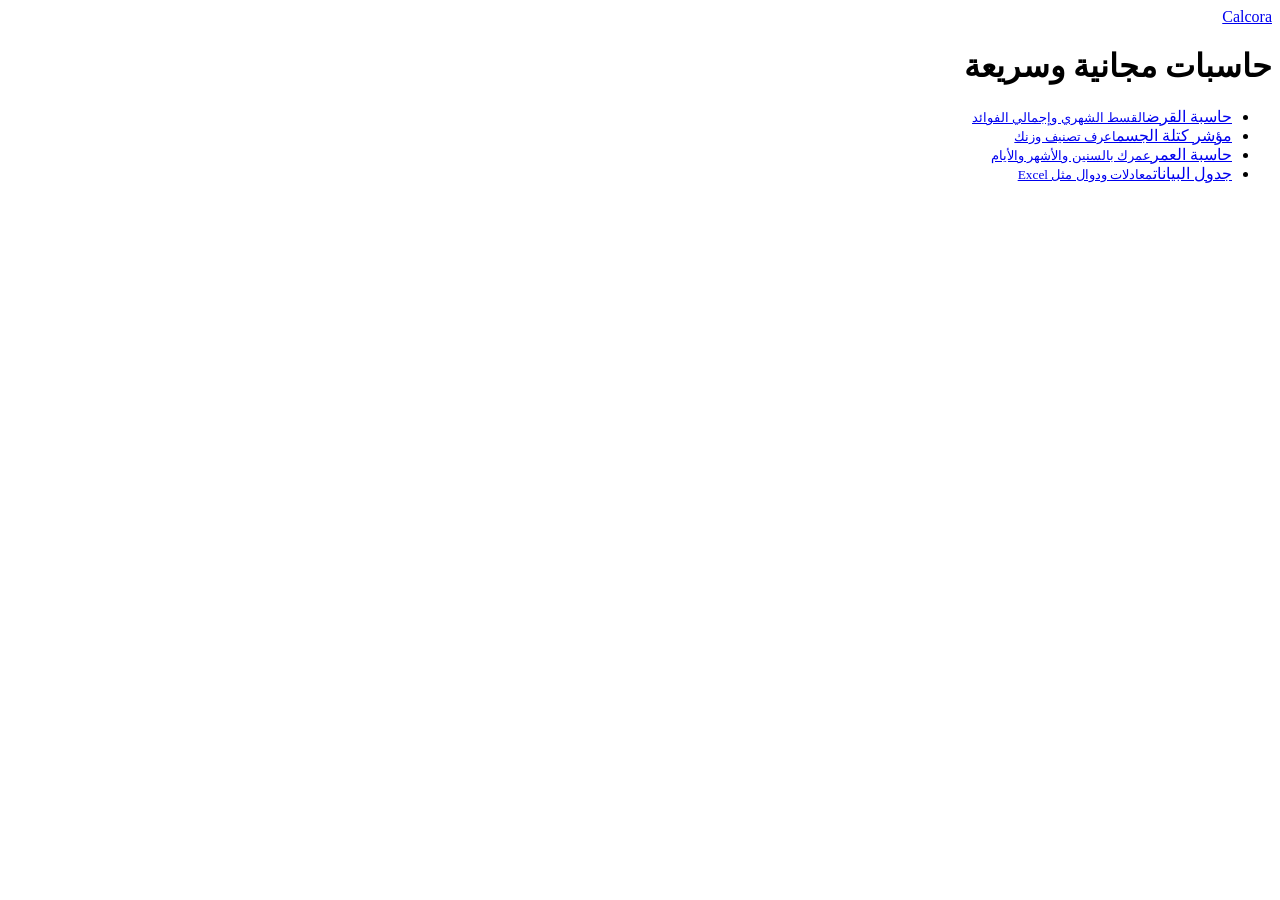
==== index.html @ d2089d6e "Add files via upload" ====
<!DOCTYPE html>
<html lang="ar" dir="rtl">
<head>
<meta charset="UTF-8">
<meta name="viewport" content="width=device-width, initial-scale=1">
<title>Calcora – حاسبات مجانية</title>
<link href="https://fonts.googleapis.com/css2?family=IBM+Plex+Sans+Arabic:wght@400;600&display=swap" rel="stylesheet">
<link rel="stylesheet" href="css/style.css">
</head>
<body>
<header><a class="logo" href="index.html">Calcora</a></header>
<main>
<h1>حاسبات مجانية وسريعة</h1>
<ul class="list">
<li><a href="calculators/loan.html">حاسبة القرض<small>القسط الشهري وإجمالي الفوائد</small></a></li>
<li><a href="calculators/bmi.html">مؤشر كتلة الجسم<small>اعرف تصنيف وزنك</small></a></li>
<li><a href="calculators/age.html">حاسبة العمر<small>عمرك بالسنين والأشهر والأيام</small></a></li>
<li><a href="sheet.html">جدول البيانات<small>معادلات ودوال مثل Excel</small></a></li>
</ul>
</main>
</body>
</html>
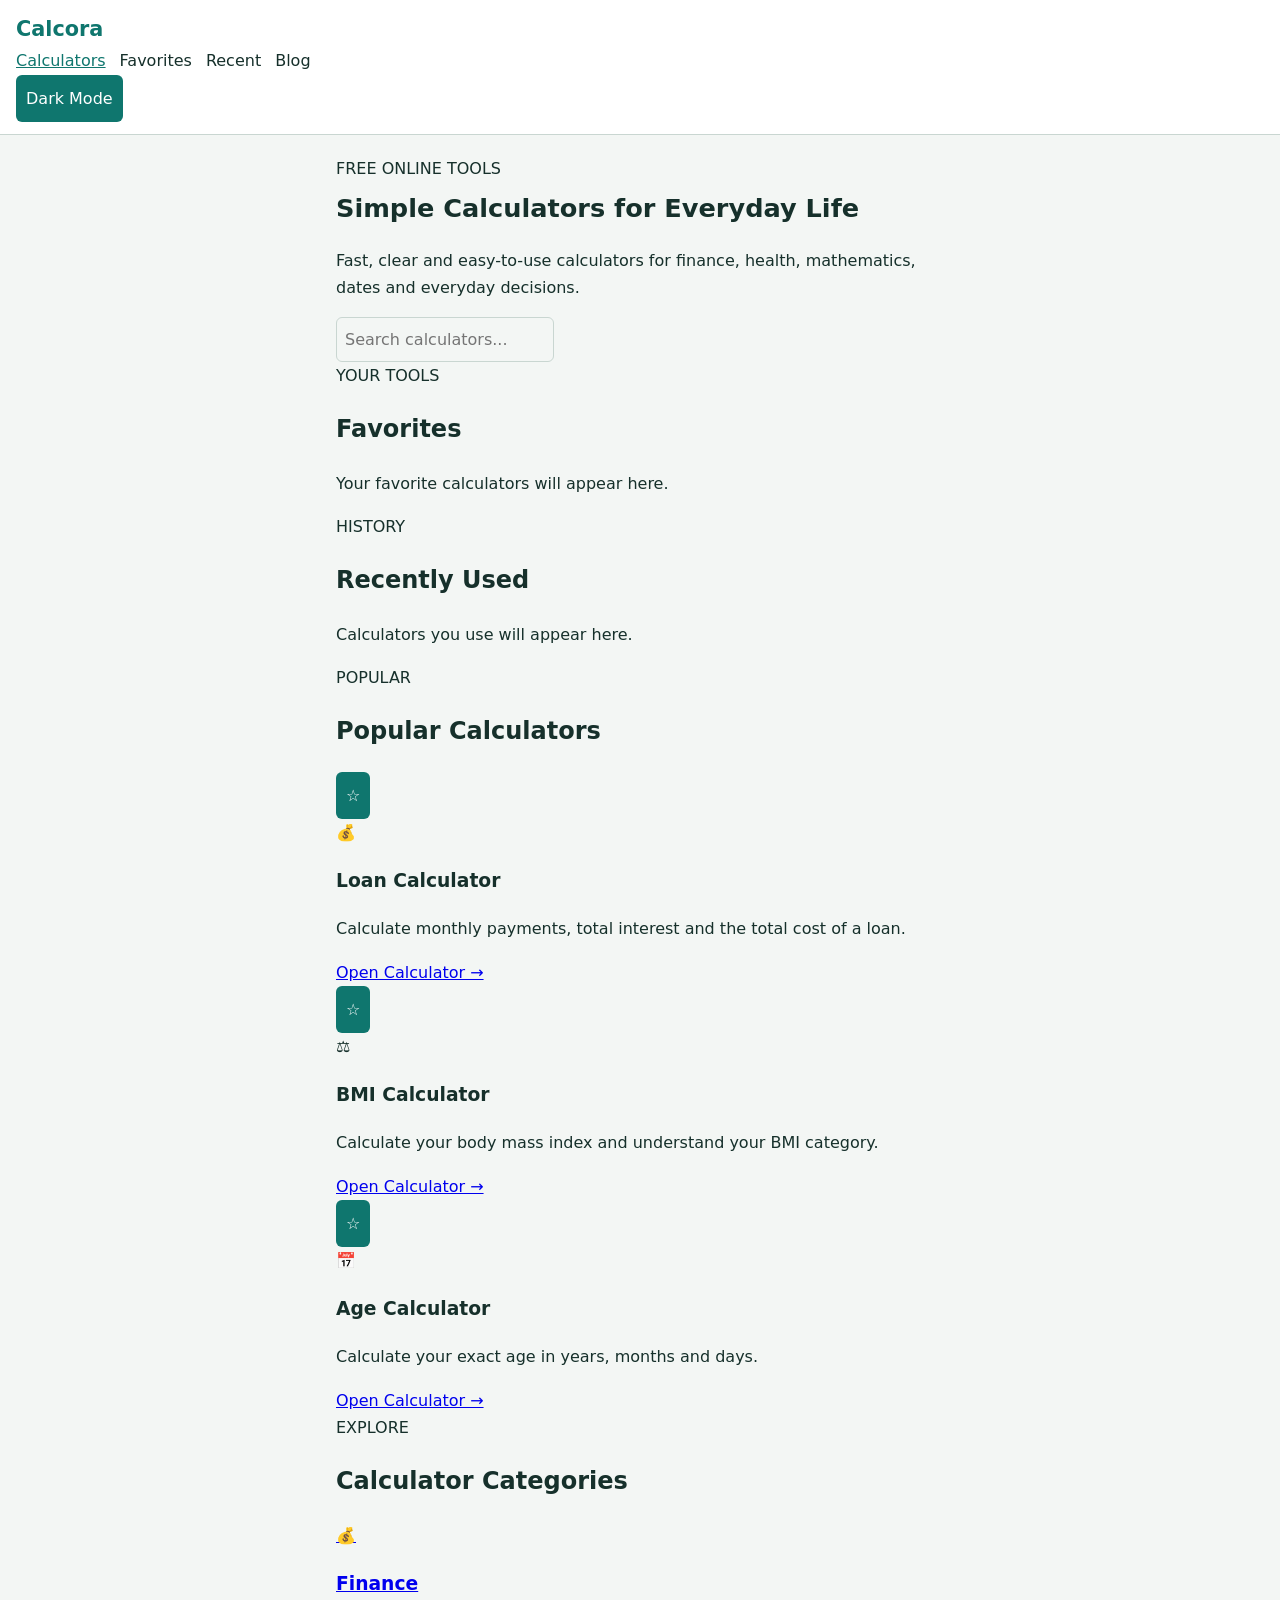
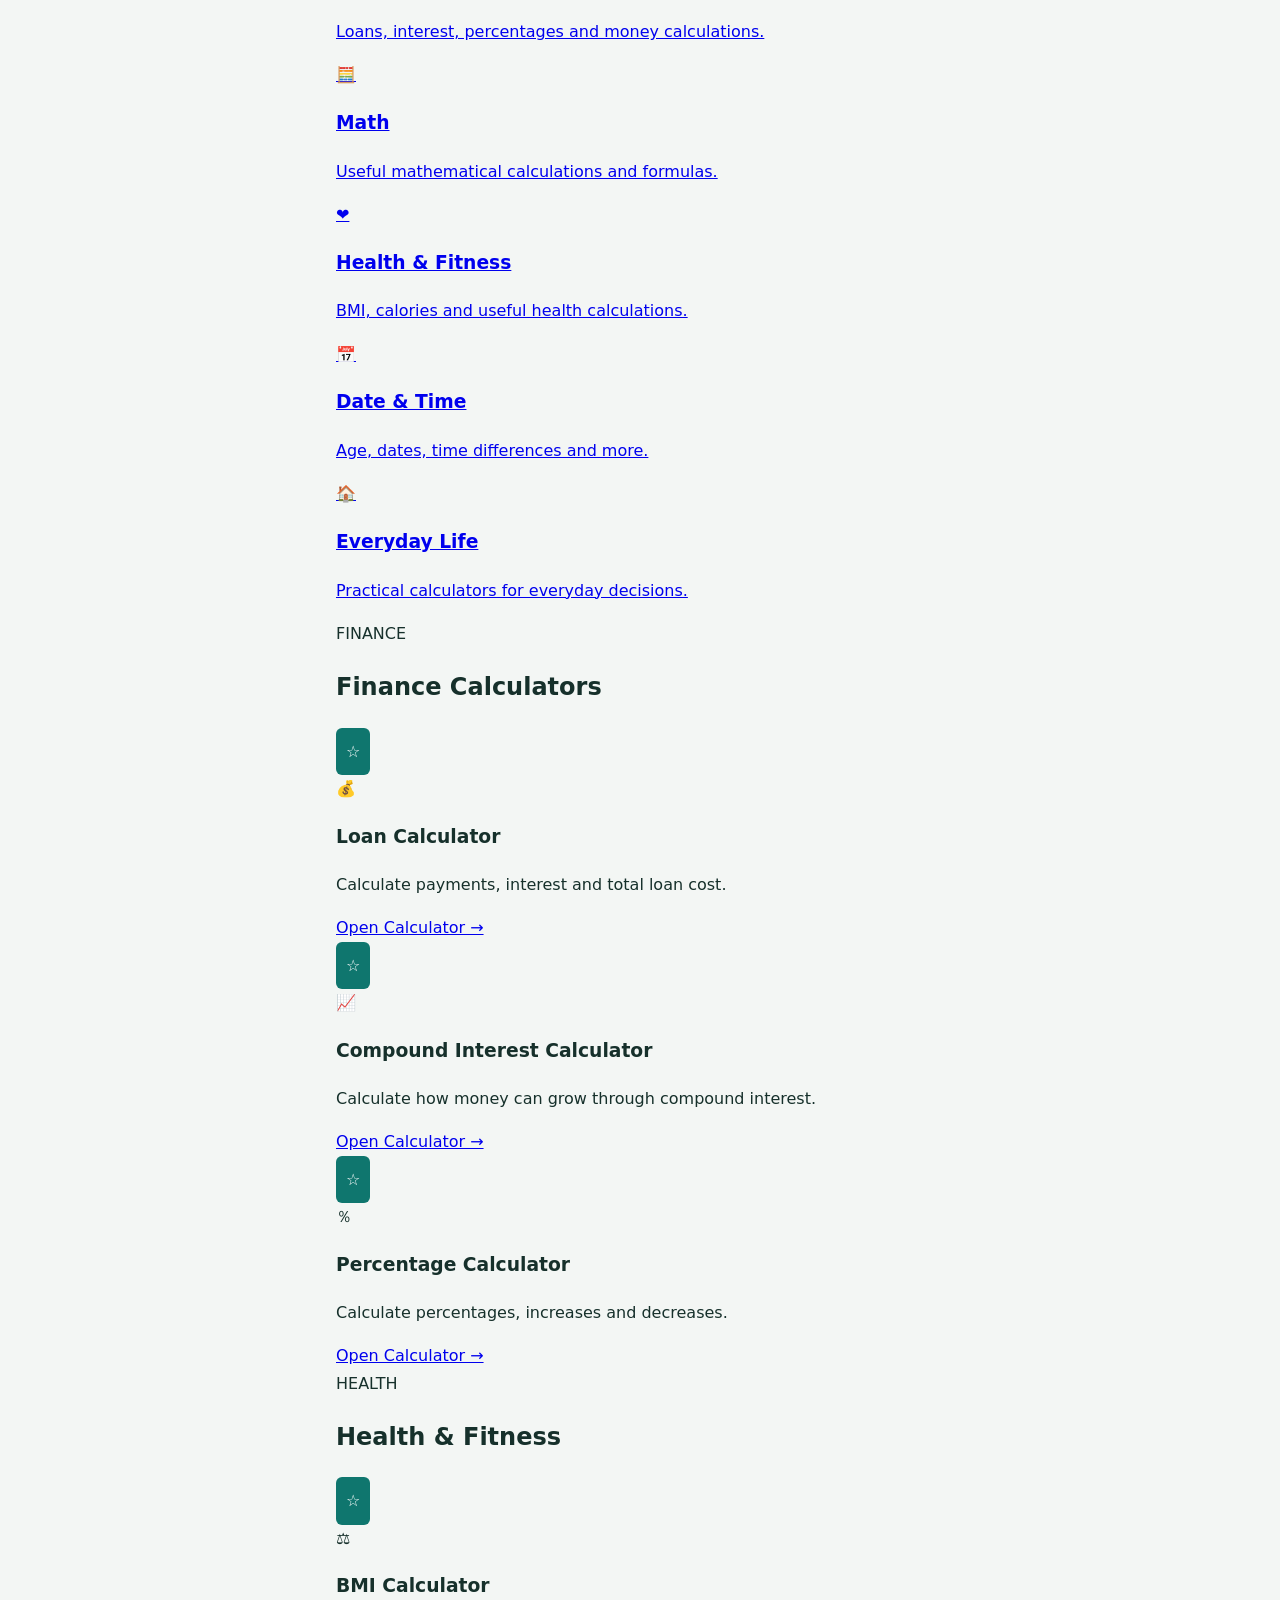
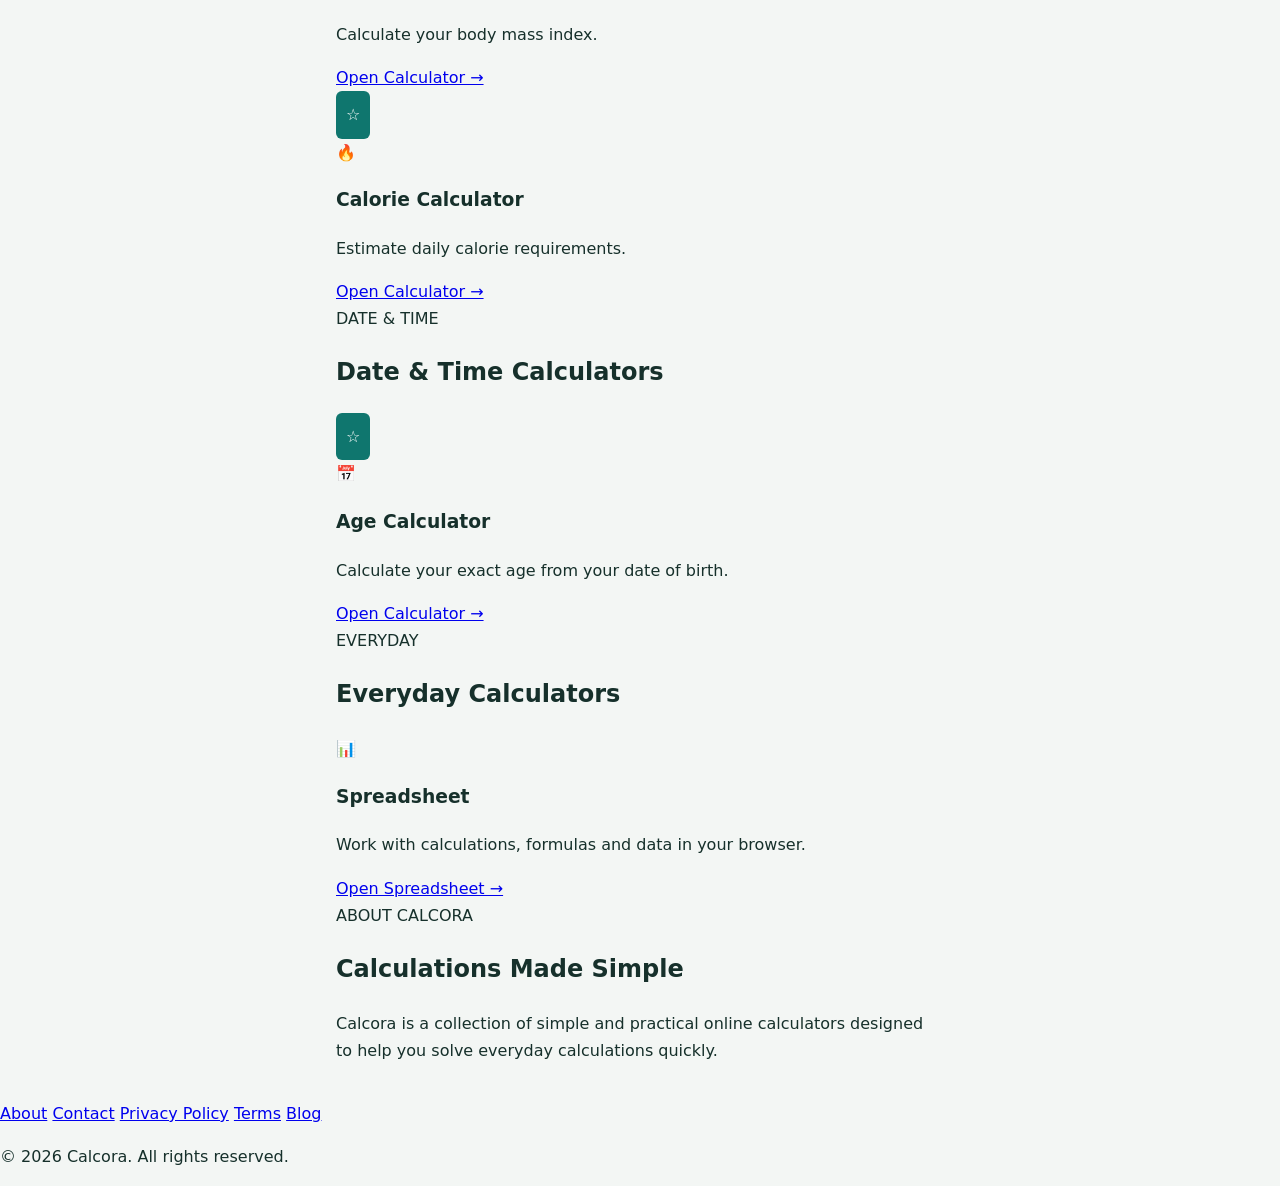
==== commit aed73530: "Update index.html" ====
--- a/index.html
+++ b/index.html
@@ -1,22 +1,634 @@
 <!DOCTYPE html>
-<html lang="ar" dir="rtl">
+<html lang="en">
 <head>
-<meta charset="UTF-8">
-<meta name="viewport" content="width=device-width, initial-scale=1">
-<title>Calcora – حاسبات مجانية</title>
-<link href="https://fonts.googleapis.com/css2?family=IBM+Plex+Sans+Arabic:wght@400;600&display=swap" rel="stylesheet">
-<link rel="stylesheet" href="css/style.css">
+  <meta charset="UTF-8">
+  <meta name="viewport" content="width=device-width, initial-scale=1.0">
+
+  <meta name="description" content="Calcora provides free, fast and easy online calculators for finance, health, math, time and everyday life.">
+
+  <title>Calcora – Free Online Calculators</title>
+
+  <link rel="stylesheet" href="css/style.css">
 </head>
+
 <body>
-<header><a class="logo" href="index.html">Calcora</a></header>
+
+<header class="site-header">
+  <div class="header-inner">
+
+    <a class="logo" href="index.html">Calcora</a>
+
+    <nav class="main-nav">
+      <a href="index.html" aria-current="page">Calculators</a>
+      <a href="#favorites">Favorites</a>
+      <a href="#recent">Recent</a>
+      <a href="blog.html">Blog</a>
+    </nav>
+
+    <button id="themeToggle" class="theme-button" type="button">
+      Dark Mode
+    </button>
+
+  </div>
+</header>
+
+
 <main>
-<h1>حاسبات مجانية وسريعة</h1>
-<ul class="list">
-<li><a href="calculators/loan.html">حاسبة القرض<small>القسط الشهري وإجمالي الفوائد</small></a></li>
-<li><a href="calculators/bmi.html">مؤشر كتلة الجسم<small>اعرف تصنيف وزنك</small></a></li>
-<li><a href="calculators/age.html">حاسبة العمر<small>عمرك بالسنين والأشهر والأيام</small></a></li>
-<li><a href="sheet.html">جدول البيانات<small>معادلات ودوال مثل Excel</small></a></li>
-</ul>
+
+  <!-- Hero -->
+
+  <section class="hero">
+
+    <span class="hero-label">FREE ONLINE TOOLS</span>
+
+    <h1>Simple Calculators for Everyday Life</h1>
+
+    <p>
+      Fast, clear and easy-to-use calculators for finance,
+      health, mathematics, dates and everyday decisions.
+    </p>
+
+    <div class="search-box">
+      <input
+        id="calculatorSearch"
+        type="search"
+        placeholder="Search calculators..."
+        aria-label="Search calculators"
+      >
+    </div>
+
+  </section>
+
+
+  <!-- Favorites -->
+
+  <section id="favorites" class="calculator-section">
+
+    <div class="section-heading">
+      <div>
+        <span class="section-label">YOUR TOOLS</span>
+        <h2>Favorites</h2>
+      </div>
+    </div>
+
+    <div id="favoritesList" class="calculator-grid">
+      <p class="empty-message">
+        Your favorite calculators will appear here.
+      </p>
+    </div>
+
+  </section>
+
+
+  <!-- Recently Used -->
+
+  <section id="recent" class="calculator-section">
+
+    <div class="section-heading">
+      <div>
+        <span class="section-label">HISTORY</span>
+        <h2>Recently Used</h2>
+      </div>
+    </div>
+
+    <div id="recentList" class="calculator-grid">
+      <p class="empty-message">
+        Calculators you use will appear here.
+      </p>
+    </div>
+
+  </section>
+
+
+  <!-- Popular -->
+
+  <section class="calculator-section">
+
+    <div class="section-heading">
+      <div>
+        <span class="section-label">POPULAR</span>
+        <h2>Popular Calculators</h2>
+      </div>
+    </div>
+
+    <div class="calculator-grid">
+
+      <article class="calculator-card" data-name="loan calculator">
+
+        <button
+          class="favorite-button"
+          data-favorite="loan"
+          type="button"
+          aria-label="Add Loan Calculator to favorites"
+        >☆</button>
+
+        <div class="calculator-icon">💰</div>
+
+        <h3>Loan Calculator</h3>
+
+        <p>
+          Calculate monthly payments, total interest
+          and the total cost of a loan.
+        </p>
+
+        <a
+          href="calculators/loan.html"
+          class="calculator-link"
+          data-calculator="loan"
+        >
+          Open Calculator →
+        </a>
+
+      </article>
+
+
+      <article class="calculator-card" data-name="bmi calculator">
+
+        <button
+          class="favorite-button"
+          data-favorite="bmi"
+          type="button"
+          aria-label="Add BMI Calculator to favorites"
+        >☆</button>
+
+        <div class="calculator-icon">⚖️</div>
+
+        <h3>BMI Calculator</h3>
+
+        <p>
+          Calculate your body mass index and understand
+          your BMI category.
+        </p>
+
+        <a
+          href="calculators/bmi.html"
+          class="calculator-link"
+          data-calculator="bmi"
+        >
+          Open Calculator →
+        </a>
+
+      </article>
+
+
+      <article class="calculator-card" data-name="age calculator">
+
+        <button
+          class="favorite-button"
+          data-favorite="age"
+          type="button"
+          aria-label="Add Age Calculator to favorites"
+        >☆</button>
+
+        <div class="calculator-icon">📅</div>
+
+        <h3>Age Calculator</h3>
+
+        <p>
+          Calculate your exact age in years, months
+          and days.
+        </p>
+
+        <a
+          href="calculators/age.html"
+          class="calculator-link"
+          data-calculator="age"
+        >
+          Open Calculator →
+        </a>
+
+      </article>
+
+    </div>
+
+  </section>
+
+
+  <!-- Categories -->
+
+  <section class="calculator-section">
+
+    <div class="section-heading">
+      <div>
+        <span class="section-label">EXPLORE</span>
+        <h2>Calculator Categories</h2>
+      </div>
+    </div>
+
+
+    <div class="category-grid">
+
+      <a href="#finance" class="category-card">
+        <span>💰</span>
+        <h3>Finance</h3>
+        <p>Loans, interest, percentages and money calculations.</p>
+      </a>
+
+
+      <a href="#math" class="category-card">
+        <span>🧮</span>
+        <h3>Math</h3>
+        <p>Useful mathematical calculations and formulas.</p>
+      </a>
+
+
+      <a href="#health" class="category-card">
+        <span>❤️</span>
+        <h3>Health & Fitness</h3>
+        <p>BMI, calories and useful health calculations.</p>
+      </a>
+
+
+      <a href="#date-time" class="category-card">
+        <span>📅</span>
+        <h3>Date & Time</h3>
+        <p>Age, dates, time differences and more.</p>
+      </a>
+
+
+      <a href="#everyday" class="category-card">
+        <span>🏠</span>
+        <h3>Everyday Life</h3>
+        <p>Practical calculators for everyday decisions.</p>
+      </a>
+
+    </div>
+
+  </section>
+
+
+  <!-- Finance -->
+
+  <section id="finance" class="calculator-section">
+
+    <div class="section-heading">
+      <div>
+        <span class="section-label">FINANCE</span>
+        <h2>Finance Calculators</h2>
+      </div>
+    </div>
+
+    <div class="calculator-grid">
+
+      <article class="calculator-card" data-name="loan calculator">
+
+        <button class="favorite-button" data-favorite="loan" type="button">☆</button>
+
+        <div class="calculator-icon">💰</div>
+
+        <h3>Loan Calculator</h3>
+
+        <p>Calculate payments, interest and total loan cost.</p>
+
+        <a href="calculators/loan.html" class="calculator-link" data-calculator="loan">
+          Open Calculator →
+        </a>
+
+      </article>
+
+
+      <article class="calculator-card" data-name="compound interest calculator">
+
+        <button class="favorite-button" data-favorite="compound-interest" type="button">☆</button>
+
+        <div class="calculator-icon">📈</div>
+
+        <h3>Compound Interest Calculator</h3>
+
+        <p>Calculate how money can grow through compound interest.</p>
+
+        <a href="calculators/compound-interest.html" class="calculator-link" data-calculator="compound-interest">
+          Open Calculator →
+        </a>
+
+      </article>
+
+
+      <article class="calculator-card" data-name="percentage calculator">
+
+        <button class="favorite-button" data-favorite="percentage" type="button">☆</button>
+
+        <div class="calculator-icon">％</div>
+
+        <h3>Percentage Calculator</h3>
+
+        <p>Calculate percentages, increases and decreases.</p>
+
+        <a href="calculators/percentage.html" class="calculator-link" data-calculator="percentage">
+          Open Calculator →
+        </a>
+
+      </article>
+
+    </div>
+
+  </section>
+
+
+  <!-- Health -->
+
+  <section id="health" class="calculator-section">
+
+    <div class="section-heading">
+      <div>
+        <span class="section-label">HEALTH</span>
+        <h2>Health & Fitness</h2>
+      </div>
+    </div>
+
+    <div class="calculator-grid">
+
+      <article class="calculator-card" data-name="bmi body mass index">
+
+        <button class="favorite-button" data-favorite="bmi" type="button">☆</button>
+
+        <div class="calculator-icon">⚖️</div>
+
+        <h3>BMI Calculator</h3>
+
+        <p>Calculate your body mass index.</p>
+
+        <a href="calculators/bmi.html" class="calculator-link" data-calculator="bmi">
+          Open Calculator →
+        </a>
+
+      </article>
+
+
+      <article class="calculator-card" data-name="calorie calculator">
+
+        <button class="favorite-button" data-favorite="calorie" type="button">☆</button>
+
+        <div class="calculator-icon">🔥</div>
+
+        <h3>Calorie Calculator</h3>
+
+        <p>Estimate daily calorie requirements.</p>
+
+        <a href="calculators/calorie.html" class="calculator-link" data-calculator="calorie">
+          Open Calculator →
+        </a>
+
+      </article>
+
+    </div>
+
+  </section>
+
+
+  <!-- Date -->
+
+  <section id="date-time" class="calculator-section">
+
+    <div class="section-heading">
+      <div>
+        <span class="section-label">DATE & TIME</span>
+        <h2>Date & Time Calculators</h2>
+      </div>
+    </div>
+
+    <div class="calculator-grid">
+
+      <article class="calculator-card" data-name="age calculator">
+
+        <button class="favorite-button" data-favorite="age" type="button">☆</button>
+
+        <div class="calculator-icon">📅</div>
+
+        <h3>Age Calculator</h3>
+
+        <p>Calculate your exact age from your date of birth.</p>
+
+        <a href="calculators/age.html" class="calculator-link" data-calculator="age">
+          Open Calculator →
+        </a>
+
+      </article>
+
+    </div>
+
+  </section>
+
+
+  <!-- Everyday -->
+
+  <section id="everyday" class="calculator-section">
+
+    <div class="section-heading">
+      <div>
+        <span class="section-label">EVERYDAY</span>
+        <h2>Everyday Calculators</h2>
+      </div>
+    </div>
+
+    <div class="calculator-grid">
+
+      <article class="calculator-card" data-name="spreadsheet">
+
+        <div class="calculator-icon">📊</div>
+
+        <h3>Spreadsheet</h3>
+
+        <p>Work with calculations, formulas and data in your browser.</p>
+
+        <a href="sheet.html" class="calculator-link">
+          Open Spreadsheet →
+        </a>
+
+      </article>
+
+    </div>
+
+  </section>
+
+
+  <!-- About -->
+
+  <section class="info-section">
+
+    <span class="section-label">ABOUT CALCORA</span>
+
+    <h2>Calculations Made Simple</h2>
+
+    <p>
+      Calcora is a collection of simple and practical online calculators
+      designed to help you solve everyday calculations quickly.
+    </p>
+
+  </section>
+
 </main>
+
+
+<footer class="site-footer">
+
+  <div class="footer-links">
+    <a href="about.html">About</a>
+    <a href="contact.html">Contact</a>
+    <a href="privacy.html">Privacy Policy</a>
+    <a href="terms.html">Terms</a>
+    <a href="blog.html">Blog</a>
+  </div>
+
+  <p>© 2026 Calcora. All rights reserved.</p>
+
+</footer>
+
+
+<script>
+
+const searchInput = document.getElementById("calculatorSearch");
+const cards = document.querySelectorAll(".calculator-card");
+
+searchInput.addEventListener("input", function () {
+
+  const query = this.value.toLowerCase().trim();
+
+  cards.forEach(card => {
+
+    const name = card.dataset.name || "";
+    const text = card.textContent.toLowerCase();
+
+    card.style.display =
+      !query || name.includes(query) || text.includes(query)
+      ? ""
+      : "none";
+
+  });
+
+});
+
+
+function getFavorites() {
+
+  try {
+    return JSON.parse(localStorage.getItem("calcoraFavorites")) || [];
+  } catch {
+    return [];
+  }
+
+}
+
+
+function saveFavorites(favorites) {
+
+  localStorage.setItem(
+    "calcoraFavorites",
+    JSON.stringify(favorites)
+  );
+
+}
+
+
+function updateFavoriteButtons() {
+
+  const favorites = getFavorites();
+
+  document.querySelectorAll(".favorite-button").forEach(button => {
+
+    const id = button.dataset.favorite;
+
+    if (favorites.includes(id)) {
+      button.textContent = "★";
+      button.setAttribute(
+        "aria-label",
+        "Remove from favorites"
+      );
+    } else {
+      button.textContent = "☆";
+      button.setAttribute(
+        "aria-label",
+        "Add to favorites"
+      );
+    }
+
+  });
+
+}
+
+
+document.querySelectorAll(".favorite-button").forEach(button => {
+
+  button.addEventListener("click", function () {
+
+    const id = this.dataset.favorite;
+    let favorites = getFavorites();
+
+    if (favorites.includes(id)) {
+      favorites = favorites.filter(item => item !== id);
+    } else {
+      favorites.push(id);
+    }
+
+    saveFavorites(favorites);
+    updateFavoriteButtons();
+
+  });
+
+});
+
+
+document.querySelectorAll("[data-calculator]").forEach(link => {
+
+  link.addEventListener("click", function () {
+
+    const id = this.dataset.calculator;
+
+    let recent = [];
+
+    try {
+      recent = JSON.parse(
+        localStorage.getItem("calcoraRecent")
+      ) || [];
+    } catch {}
+
+    recent = [
+      id,
+      ...recent.filter(item => item !== id)
+    ].slice(0, 6);
+
+    localStorage.setItem(
+      "calcoraRecent",
+      JSON.stringify(recent)
+    );
+
+  });
+
+});
+
+
+const themeToggle = document.getElementById("themeToggle");
+
+themeToggle.addEventListener("click", function () {
+
+  document.body.classList.toggle("dark-mode");
+
+  const dark =
+    document.body.classList.contains("dark-mode");
+
+  localStorage.setItem(
+    "calcoraDarkMode",
+    dark ? "true" : "false"
+  );
+
+  this.textContent =
+    dark ? "Light Mode" : "Dark Mode";
+
+});
+
+
+if (localStorage.getItem("calcoraDarkMode") === "true") {
+
+  document.body.classList.add("dark-mode");
+
+  themeToggle.textContent = "Light Mode";
+
+}
+
+
+updateFavoriteButtons();
+
+</script>
+
 </body>
-</html>
+</html>
--- a/css/style.css
+++ b/css/style.css
@@ -0,0 +1,22 @@
+:root{--bg:#f3f6f4;--ink:#16302b;--line:#c9d6d1;--acc:#0f766e;--card:#fff}
+@media (prefers-color-scheme:dark){:root{--bg:#10201d;--ink:#e4f0ec;--line:#2e4741;--acc:#5eead4;--card:#0c1917}}
+*{box-sizing:border-box}
+body{margin:0;background:var(--bg);color:var(--ink);font-family:"IBM Plex Sans Arabic",system-ui,sans-serif;line-height:1.7}
+header{display:flex;justify-content:space-between;align-items:center;padding:12px 16px;border-bottom:1px solid var(--line);background:var(--card)}
+header a.logo{font-size:1.3rem;font-weight:600;color:var(--acc);text-decoration:none}
+nav{display:flex;gap:14px;flex-wrap:wrap}
+nav a{color:var(--ink);text-decoration:none}
+nav a:hover,nav a[aria-current]{color:var(--acc);text-decoration:underline}
+main{max-width:640px;margin:0 auto;padding:20px 16px}
+h1{font-size:1.6rem;margin:.2em 0 .5em}
+.list{display:grid;gap:10px;padding:0;list-style:none}
+.list a{display:block;padding:14px 16px;background:var(--card);border:1px solid var(--line);border-radius:8px;color:inherit;text-decoration:none}
+.list a:hover{border-color:var(--acc)}
+.list small{display:block;opacity:.75}
+form{display:grid;gap:12px;background:var(--card);border:1px solid var(--line);border-radius:8px;padding:16px}
+label{display:grid;gap:4px;font-weight:600}
+input{font:inherit;padding:8px;border:1px solid var(--line);border-radius:6px;background:var(--bg);color:inherit}
+button{font:inherit;background:var(--acc);color:var(--card);border:0;border-radius:6px;padding:10px;cursor:pointer}
+button:focus-visible,input:focus-visible,a:focus-visible{outline:2px solid var(--acc);outline-offset:2px}
+output{display:block;margin-top:14px;padding:14px 16px;border-right:4px solid var(--acc);background:var(--card);min-height:3em}
+output:empty{display:none}
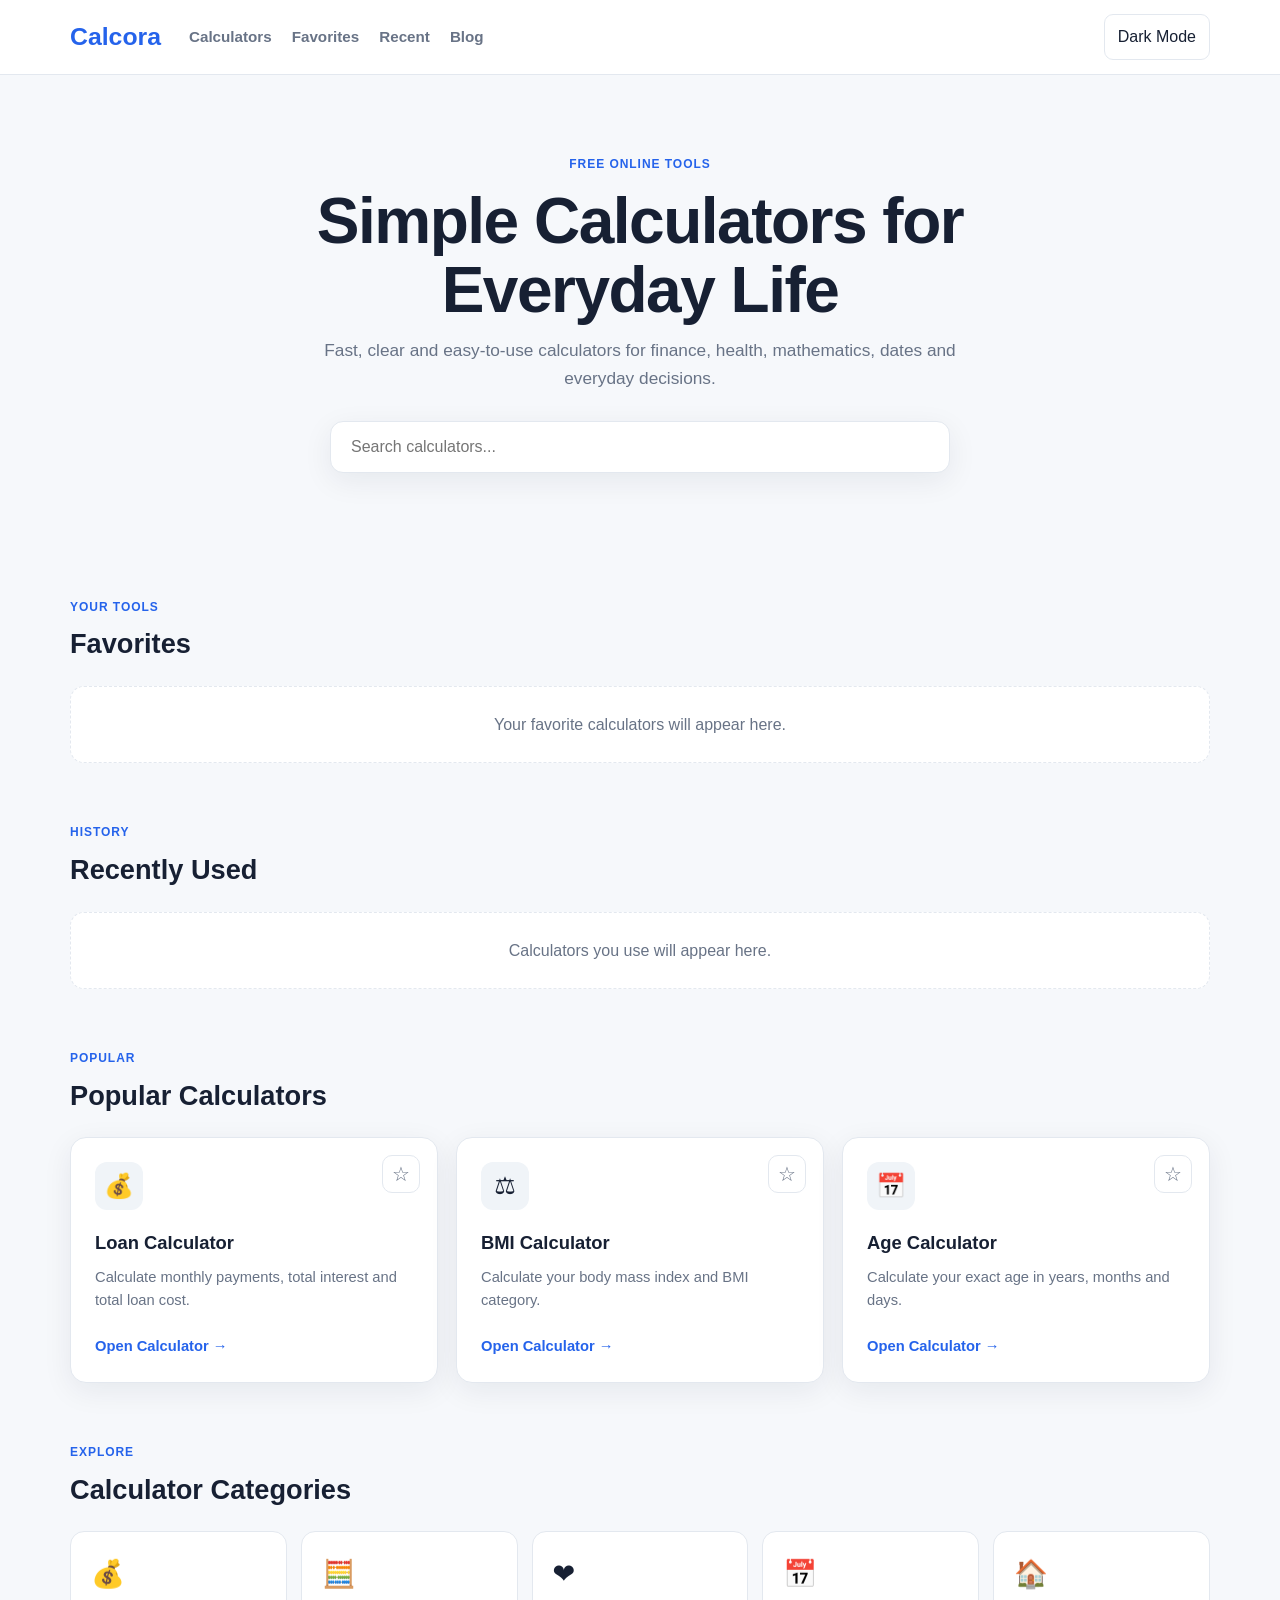
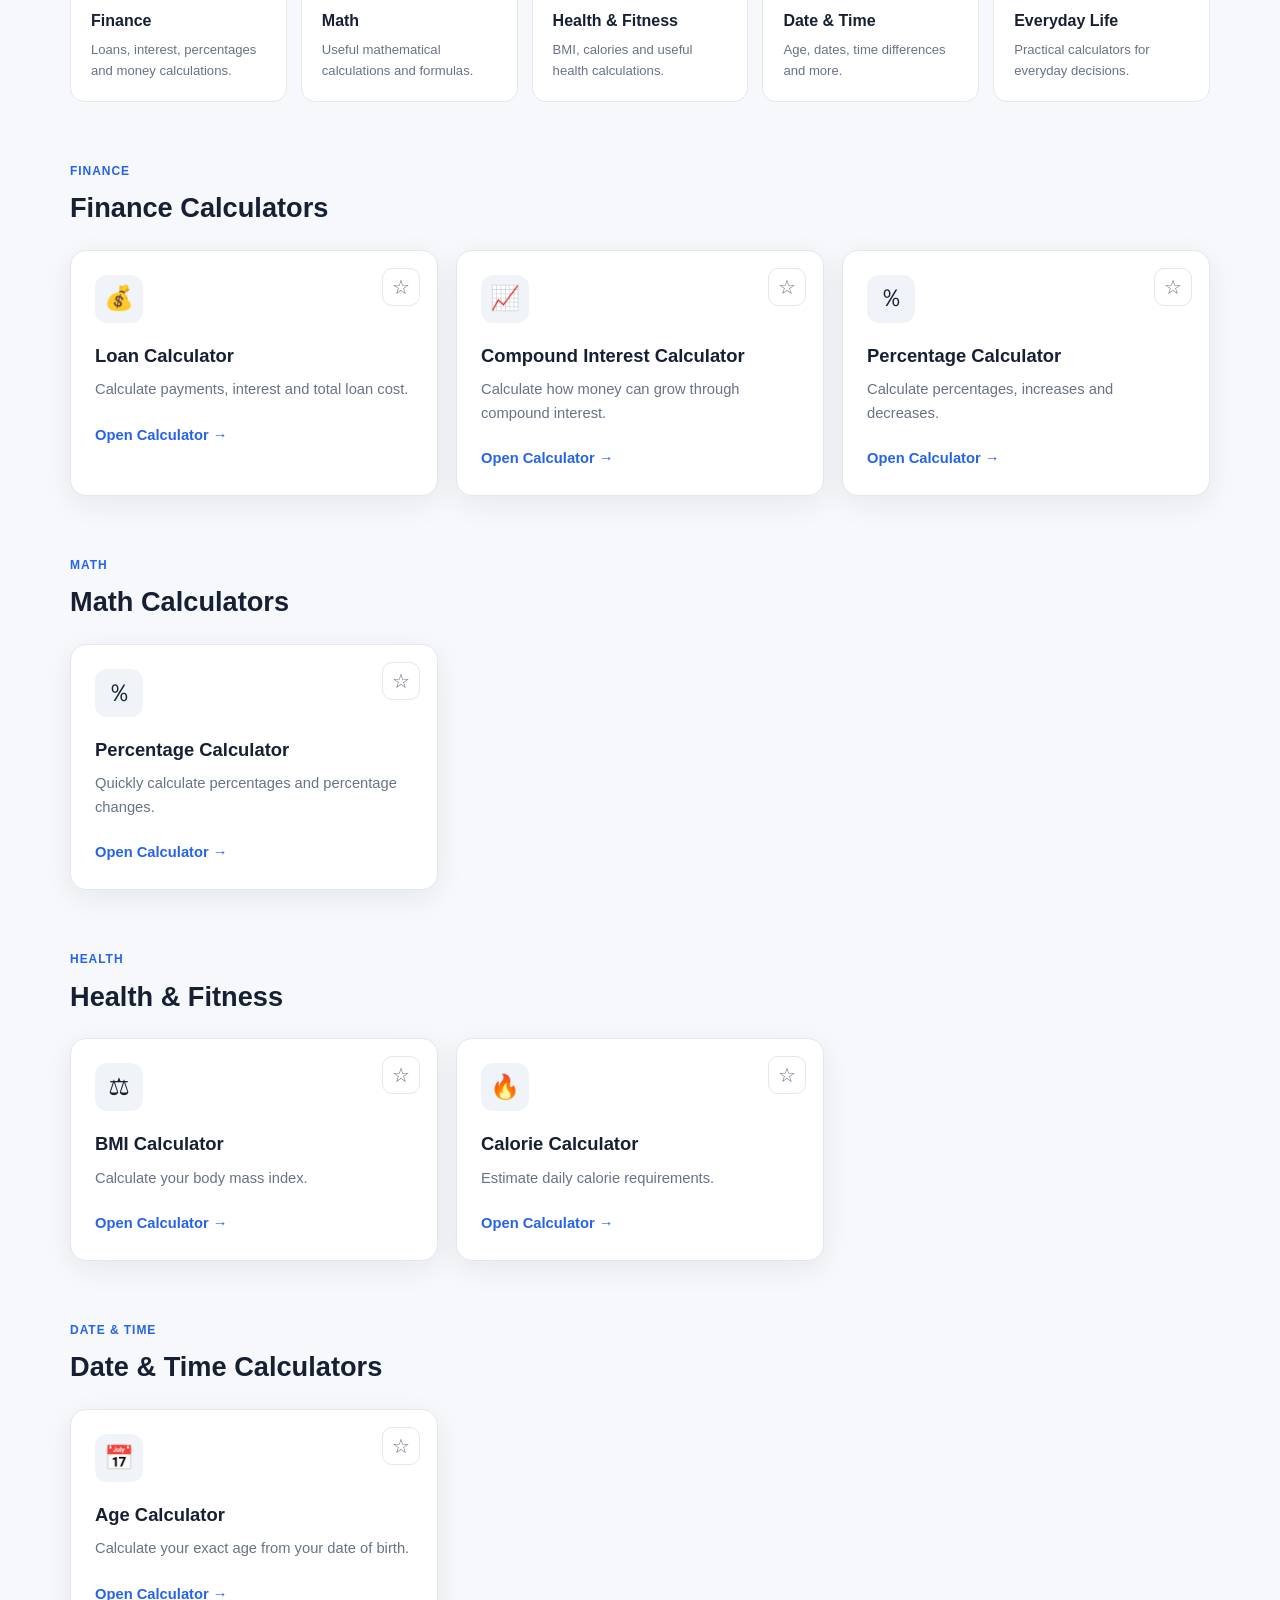
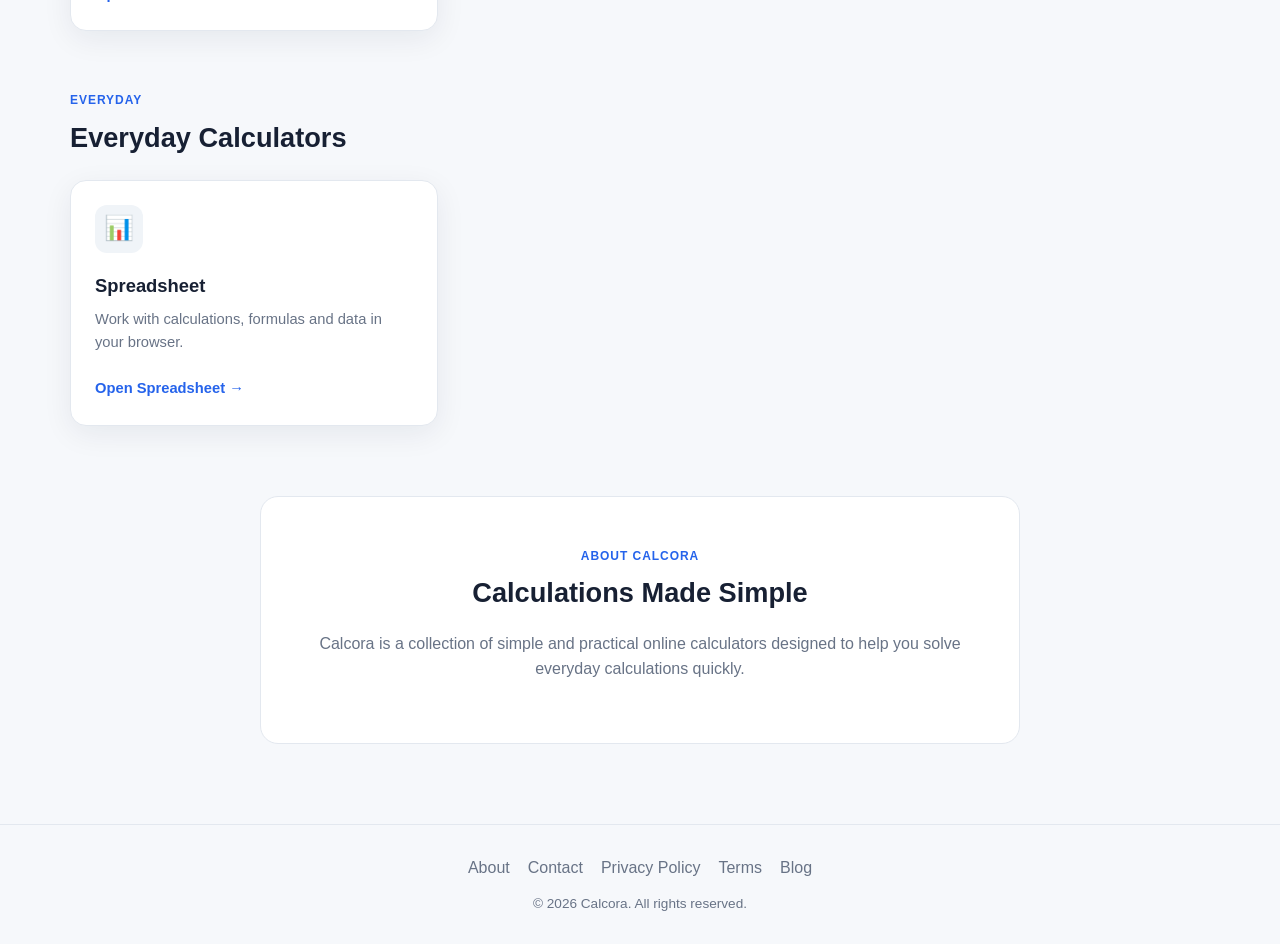
==== commit c49cfb05: "Update index.html" ====
--- a/index.html
+++ b/index.html
@@ -4,7 +4,7 @@
   <meta charset="UTF-8">
   <meta name="viewport" content="width=device-width, initial-scale=1.0">
 
-  <meta name="description" content="Calcora provides free, fast and easy online calculators for finance, health, math, time and everyday life.">
+  <meta name="description" content="Calcora provides free, fast and easy online calculators for finance, health, math, dates and everyday life.">
 
   <title>Calcora – Free Online Calculators</title>
 
@@ -32,10 +32,7 @@
   </div>
 </header>
 
-
 <main>
-
-  <!-- Hero -->
 
   <section class="hero">
 
@@ -60,7 +57,7 @@
   </section>
 
 
-  <!-- Favorites -->
+  <!-- FAVORITES -->
 
   <section id="favorites" class="calculator-section">
 
@@ -71,16 +68,12 @@
       </div>
     </div>
 
-    <div id="favoritesList" class="calculator-grid">
-      <p class="empty-message">
-        Your favorite calculators will appear here.
-      </p>
-    </div>
-
-  </section>
-
-
-  <!-- Recently Used -->
+    <div id="favoritesList" class="calculator-grid"></div>
+
+  </section>
+
+
+  <!-- RECENT -->
 
   <section id="recent" class="calculator-section">
 
@@ -91,16 +84,12 @@
       </div>
     </div>
 
-    <div id="recentList" class="calculator-grid">
-      <p class="empty-message">
-        Calculators you use will appear here.
-      </p>
-    </div>
-
-  </section>
-
-
-  <!-- Popular -->
+    <div id="recentList" class="calculator-grid"></div>
+
+  </section>
+
+
+  <!-- POPULAR -->
 
   <section class="calculator-section">
 
@@ -119,7 +108,6 @@
           class="favorite-button"
           data-favorite="loan"
           type="button"
-          aria-label="Add Loan Calculator to favorites"
         >☆</button>
 
         <div class="calculator-icon">💰</div>
@@ -128,7 +116,7 @@
 
         <p>
           Calculate monthly payments, total interest
-          and the total cost of a loan.
+          and total loan cost.
         </p>
 
         <a
@@ -148,7 +136,6 @@
           class="favorite-button"
           data-favorite="bmi"
           type="button"
-          aria-label="Add BMI Calculator to favorites"
         >☆</button>
 
         <div class="calculator-icon">⚖️</div>
@@ -156,8 +143,7 @@
         <h3>BMI Calculator</h3>
 
         <p>
-          Calculate your body mass index and understand
-          your BMI category.
+          Calculate your body mass index and BMI category.
         </p>
 
         <a
@@ -177,7 +163,6 @@
           class="favorite-button"
           data-favorite="age"
           type="button"
-          aria-label="Add Age Calculator to favorites"
         >☆</button>
 
         <div class="calculator-icon">📅</div>
@@ -185,8 +170,7 @@
         <h3>Age Calculator</h3>
 
         <p>
-          Calculate your exact age in years, months
-          and days.
+          Calculate your exact age in years, months and days.
         </p>
 
         <a
@@ -204,7 +188,7 @@
   </section>
 
 
-  <!-- Categories -->
+  <!-- CATEGORIES -->
 
   <section class="calculator-section">
 
@@ -215,41 +199,46 @@
       </div>
     </div>
 
-
     <div class="category-grid">
 
       <a href="#finance" class="category-card">
         <span>💰</span>
         <h3>Finance</h3>
-        <p>Loans, interest, percentages and money calculations.</p>
+        <p>
+          Loans, interest, percentages and money calculations.
+        </p>
       </a>
-
 
       <a href="#math" class="category-card">
         <span>🧮</span>
         <h3>Math</h3>
-        <p>Useful mathematical calculations and formulas.</p>
+        <p>
+          Useful mathematical calculations and formulas.
+        </p>
       </a>
-
 
       <a href="#health" class="category-card">
         <span>❤️</span>
         <h3>Health & Fitness</h3>
-        <p>BMI, calories and useful health calculations.</p>
+        <p>
+          BMI, calories and useful health calculations.
+        </p>
       </a>
-
 
       <a href="#date-time" class="category-card">
         <span>📅</span>
         <h3>Date & Time</h3>
-        <p>Age, dates, time differences and more.</p>
+        <p>
+          Age, dates, time differences and more.
+        </p>
       </a>
-
 
       <a href="#everyday" class="category-card">
         <span>🏠</span>
         <h3>Everyday Life</h3>
-        <p>Practical calculators for everyday decisions.</p>
+        <p>
+          Practical calculators for everyday decisions.
+        </p>
       </a>
 
     </div>
@@ -257,7 +246,7 @@
   </section>
 
 
-  <!-- Finance -->
+  <!-- FINANCE -->
 
   <section id="finance" class="calculator-section">
 
@@ -278,9 +267,15 @@
 
         <h3>Loan Calculator</h3>
 
-        <p>Calculate payments, interest and total loan cost.</p>
-
-        <a href="calculators/loan.html" class="calculator-link" data-calculator="loan">
+        <p>
+          Calculate payments, interest and total loan cost.
+        </p>
+
+        <a
+          href="calculators/loan.html"
+          class="calculator-link"
+          data-calculator="loan"
+        >
           Open Calculator →
         </a>
 
@@ -295,9 +290,15 @@
 
         <h3>Compound Interest Calculator</h3>
 
-        <p>Calculate how money can grow through compound interest.</p>
-
-        <a href="calculators/compound-interest.html" class="calculator-link" data-calculator="compound-interest">
+        <p>
+          Calculate how money can grow through compound interest.
+        </p>
+
+        <a
+          href="calculators/compound-interest.html"
+          class="calculator-link"
+          data-calculator="compound-interest"
+        >
           Open Calculator →
         </a>
 
@@ -312,9 +313,15 @@
 
         <h3>Percentage Calculator</h3>
 
-        <p>Calculate percentages, increases and decreases.</p>
-
-        <a href="calculators/percentage.html" class="calculator-link" data-calculator="percentage">
+        <p>
+          Calculate percentages, increases and decreases.
+        </p>
+
+        <a
+          href="calculators/percentage.html"
+          class="calculator-link"
+          data-calculator="percentage"
+        >
           Open Calculator →
         </a>
 
@@ -325,7 +332,47 @@
   </section>
 
 
-  <!-- Health -->
+  <!-- MATH -->
+
+  <section id="math" class="calculator-section">
+
+    <div class="section-heading">
+      <div>
+        <span class="section-label">MATH</span>
+        <h2>Math Calculators</h2>
+      </div>
+    </div>
+
+    <div class="calculator-grid">
+
+      <article class="calculator-card" data-name="percentage calculator">
+
+        <button class="favorite-button" data-favorite="percentage" type="button">☆</button>
+
+        <div class="calculator-icon">％</div>
+
+        <h3>Percentage Calculator</h3>
+
+        <p>
+          Quickly calculate percentages and percentage changes.
+        </p>
+
+        <a
+          href="calculators/percentage.html"
+          class="calculator-link"
+          data-calculator="percentage"
+        >
+          Open Calculator →
+        </a>
+
+      </article>
+
+    </div>
+
+  </section>
+
+
+  <!-- HEALTH -->
 
   <section id="health" class="calculator-section">
 
@@ -346,9 +393,15 @@
 
         <h3>BMI Calculator</h3>
 
-        <p>Calculate your body mass index.</p>
-
-        <a href="calculators/bmi.html" class="calculator-link" data-calculator="bmi">
+        <p>
+          Calculate your body mass index.
+        </p>
+
+        <a
+          href="calculators/bmi.html"
+          class="calculator-link"
+          data-calculator="bmi"
+        >
           Open Calculator →
         </a>
 
@@ -363,9 +416,15 @@
 
         <h3>Calorie Calculator</h3>
 
-        <p>Estimate daily calorie requirements.</p>
-
-        <a href="calculators/calorie.html" class="calculator-link" data-calculator="calorie">
+        <p>
+          Estimate daily calorie requirements.
+        </p>
+
+        <a
+          href="calculators/calorie.html"
+          class="calculator-link"
+          data-calculator="calorie"
+        >
           Open Calculator →
         </a>
 
@@ -376,7 +435,7 @@
   </section>
 
 
-  <!-- Date -->
+  <!-- DATE & TIME -->
 
   <section id="date-time" class="calculator-section">
 
@@ -397,9 +456,15 @@
 
         <h3>Age Calculator</h3>
 
-        <p>Calculate your exact age from your date of birth.</p>
-
-        <a href="calculators/age.html" class="calculator-link" data-calculator="age">
+        <p>
+          Calculate your exact age from your date of birth.
+        </p>
+
+        <a
+          href="calculators/age.html"
+          class="calculator-link"
+          data-calculator="age"
+        >
           Open Calculator →
         </a>
 
@@ -410,7 +475,7 @@
   </section>
 
 
-  <!-- Everyday -->
+  <!-- EVERYDAY -->
 
   <section id="everyday" class="calculator-section">
 
@@ -429,9 +494,14 @@
 
         <h3>Spreadsheet</h3>
 
-        <p>Work with calculations, formulas and data in your browser.</p>
-
-        <a href="sheet.html" class="calculator-link">
+        <p>
+          Work with calculations, formulas and data in your browser.
+        </p>
+
+        <a
+          href="sheet.html"
+          class="calculator-link"
+        >
           Open Spreadsheet →
         </a>
 
@@ -442,7 +512,7 @@
   </section>
 
 
-  <!-- About -->
+  <!-- ABOUT -->
 
   <section class="info-section">
 
@@ -477,156 +547,390 @@
 
 <script>
 
-const searchInput = document.getElementById("calculatorSearch");
-const cards = document.querySelectorAll(".calculator-card");
-
-searchInput.addEventListener("input", function () {
-
-  const query = this.value.toLowerCase().trim();
-
-  cards.forEach(card => {
-
-    const name = card.dataset.name || "";
-    const text = card.textContent.toLowerCase();
-
-    card.style.display =
-      !query || name.includes(query) || text.includes(query)
-      ? ""
-      : "none";
-
-  });
-
-});
-
-
-function getFavorites() {
+const calculatorData = {
+
+  "loan": {
+    name: "Loan Calculator",
+    description: "Calculate monthly payments, total interest and total loan cost.",
+    icon: "💰",
+    url: "calculators/loan.html"
+  },
+
+  "bmi": {
+    name: "BMI Calculator",
+    description: "Calculate your body mass index and BMI category.",
+    icon: "⚖️",
+    url: "calculators/bmi.html"
+  },
+
+  "age": {
+    name: "Age Calculator",
+    description: "Calculate your exact age in years, months and days.",
+    icon: "📅",
+    url: "calculators/age.html"
+  },
+
+  "compound-interest": {
+    name: "Compound Interest Calculator",
+    description: "Calculate how money can grow through compound interest.",
+    icon: "📈",
+    url: "calculators/compound-interest.html"
+  },
+
+  "percentage": {
+    name: "Percentage Calculator",
+    description: "Calculate percentages, increases and decreases.",
+    icon: "％",
+    url: "calculators/percentage.html"
+  },
+
+  "calorie": {
+    name: "Calorie Calculator",
+    description: "Estimate daily calorie requirements.",
+    icon: "🔥",
+    url: "calculators/calorie.html"
+  }
+
+};
+
+
+function getStorage(key, fallback = []) {
 
   try {
-    return JSON.parse(localStorage.getItem("calcoraFavorites")) || [];
+
+    return JSON.parse(
+      localStorage.getItem(key)
+    ) || fallback;
+
   } catch {
-    return [];
+
+    return fallback;
+
   }
 
 }
 
 
-function saveFavorites(favorites) {
+function saveStorage(key, value) {
 
   localStorage.setItem(
+    key,
+    JSON.stringify(value)
+  );
+
+}
+
+
+function createMiniCard(id) {
+
+  const calculator = calculatorData[id];
+
+  if (!calculator) {
+    return "";
+  }
+
+  const favorites = getStorage("calcoraFavorites");
+
+  const isFavorite =
+    favorites.includes(id);
+
+  return `
+
+    <article class="calculator-card">
+
+      <button
+        class="favorite-button"
+        data-favorite="${id}"
+        type="button"
+      >
+        ${isFavorite ? "★" : "☆"}
+      </button>
+
+      <div class="calculator-icon">
+        ${calculator.icon}
+      </div>
+
+      <h3>${calculator.name}</h3>
+
+      <p>
+        ${calculator.description}
+      </p>
+
+      <a
+        href="${calculator.url}"
+        class="calculator-link"
+        data-calculator="${id}"
+      >
+        Open Calculator →
+      </a>
+
+    </article>
+
+  `;
+
+}
+
+
+function renderFavorites() {
+
+  const container =
+    document.getElementById("favoritesList");
+
+  const favorites =
+    getStorage("calcoraFavorites");
+
+  if (!favorites.length) {
+
+    container.innerHTML = `
+      <p class="empty-message">
+        Your favorite calculators will appear here.
+      </p>
+    `;
+
+    return;
+
+  }
+
+  container.innerHTML =
+    favorites
+      .map(id => createMiniCard(id))
+      .join("");
+
+  attachEvents();
+
+}
+
+
+function renderRecent() {
+
+  const container =
+    document.getElementById("recentList");
+
+  const recent =
+    getStorage("calcoraRecent");
+
+  if (!recent.length) {
+
+    container.innerHTML = `
+      <p class="empty-message">
+        Calculators you use will appear here.
+      </p>
+    `;
+
+    return;
+
+  }
+
+  container.innerHTML =
+    recent
+      .map(id => createMiniCard(id))
+      .join("");
+
+  attachEvents();
+
+}
+
+
+function updateFavoriteButtons() {
+
+  const favorites =
+    getStorage("calcoraFavorites");
+
+  document
+    .querySelectorAll(".favorite-button")
+    .forEach(button => {
+
+      const id =
+        button.dataset.favorite;
+
+      if (favorites.includes(id)) {
+
+        button.textContent = "★";
+
+      } else {
+
+        button.textContent = "☆";
+
+      }
+
+    });
+
+}
+
+
+function handleFavorite(button) {
+
+  const id =
+    button.dataset.favorite;
+
+  let favorites =
+    getStorage("calcoraFavorites");
+
+  if (favorites.includes(id)) {
+
+    favorites =
+      favorites.filter(
+        item => item !== id
+      );
+
+  } else {
+
+    favorites.push(id);
+
+  }
+
+  saveStorage(
     "calcoraFavorites",
-    JSON.stringify(favorites)
+    favorites
   );
 
+  updateFavoriteButtons();
+
+  renderFavorites();
+
 }
 
 
-function updateFavoriteButtons() {
-
-  const favorites = getFavorites();
-
-  document.querySelectorAll(".favorite-button").forEach(button => {
-
-    const id = button.dataset.favorite;
-
-    if (favorites.includes(id)) {
-      button.textContent = "★";
-      button.setAttribute(
-        "aria-label",
-        "Remove from favorites"
+function handleRecent(link) {
+
+  const id =
+    link.dataset.calculator;
+
+  if (!id) {
+    return;
+  }
+
+  let recent =
+    getStorage("calcoraRecent");
+
+  recent = [
+    id,
+    ...recent.filter(
+      item => item !== id
+    )
+  ].slice(0, 6);
+
+  saveStorage(
+    "calcoraRecent",
+    recent
+  );
+
+}
+
+
+function attachEvents() {
+
+  document
+    .querySelectorAll(".favorite-button")
+    .forEach(button => {
+
+      button.onclick = function () {
+
+        handleFavorite(this);
+
+      };
+
+    });
+
+
+  document
+    .querySelectorAll("[data-calculator]")
+    .forEach(link => {
+
+      link.onclick = function () {
+
+        handleRecent(this);
+
+      };
+
+    });
+
+}
+
+
+const searchInput =
+  document.getElementById("calculatorSearch");
+
+
+searchInput.addEventListener(
+  "input",
+  function () {
+
+    const query =
+      this.value.toLowerCase().trim();
+
+    document
+      .querySelectorAll(
+        ".calculator-card"
+      )
+      .forEach(card => {
+
+        const text =
+          card.textContent
+            .toLowerCase();
+
+        card.style.display =
+          !query || text.includes(query)
+            ? ""
+            : "none";
+
+      });
+
+  }
+);
+
+
+const themeToggle =
+  document.getElementById("themeToggle");
+
+
+themeToggle.addEventListener(
+  "click",
+  function () {
+
+    document.body.classList.toggle(
+      "dark-mode"
+    );
+
+    const dark =
+      document.body.classList.contains(
+        "dark-mode"
       );
-    } else {
-      button.textContent = "☆";
-      button.setAttribute(
-        "aria-label",
-        "Add to favorites"
-      );
-    }
-
-  });
+
+    localStorage.setItem(
+      "calcoraDarkMode",
+      dark ? "true" : "false"
+    );
+
+    this.textContent =
+      dark
+        ? "Light Mode"
+        : "Dark Mode";
+
+  }
+);
+
+
+if (
+  localStorage.getItem(
+    "calcoraDarkMode"
+  ) === "true"
+) {
+
+  document.body.classList.add(
+    "dark-mode"
+  );
+
+  themeToggle.textContent =
+    "Light Mode";
 
 }
 
 
-document.querySelectorAll(".favorite-button").forEach(button => {
-
-  button.addEventListener("click", function () {
-
-    const id = this.dataset.favorite;
-    let favorites = getFavorites();
-
-    if (favorites.includes(id)) {
-      favorites = favorites.filter(item => item !== id);
-    } else {
-      favorites.push(id);
-    }
-
-    saveFavorites(favorites);
-    updateFavoriteButtons();
-
-  });
-
-});
-
-
-document.querySelectorAll("[data-calculator]").forEach(link => {
-
-  link.addEventListener("click", function () {
-
-    const id = this.dataset.calculator;
-
-    let recent = [];
-
-    try {
-      recent = JSON.parse(
-        localStorage.getItem("calcoraRecent")
-      ) || [];
-    } catch {}
-
-    recent = [
-      id,
-      ...recent.filter(item => item !== id)
-    ].slice(0, 6);
-
-    localStorage.setItem(
-      "calcoraRecent",
-      JSON.stringify(recent)
-    );
-
-  });
-
-});
-
-
-const themeToggle = document.getElementById("themeToggle");
-
-themeToggle.addEventListener("click", function () {
-
-  document.body.classList.toggle("dark-mode");
-
-  const dark =
-    document.body.classList.contains("dark-mode");
-
-  localStorage.setItem(
-    "calcoraDarkMode",
-    dark ? "true" : "false"
-  );
-
-  this.textContent =
-    dark ? "Light Mode" : "Dark Mode";
-
-});
-
-
-if (localStorage.getItem("calcoraDarkMode") === "true") {
-
-  document.body.classList.add("dark-mode");
-
-  themeToggle.textContent = "Light Mode";
-
-}
-
-
+renderFavorites();
+renderRecent();
 updateFavoriteButtons();
+attachEvents();
 
 </script>
 
--- a/css/style.css
+++ b/css/style.css
@@ -1,22 +1,431 @@
-:root{--bg:#f3f6f4;--ink:#16302b;--line:#c9d6d1;--acc:#0f766e;--card:#fff}
-@media (prefers-color-scheme:dark){:root{--bg:#10201d;--ink:#e4f0ec;--line:#2e4741;--acc:#5eead4;--card:#0c1917}}
-*{box-sizing:border-box}
-body{margin:0;background:var(--bg);color:var(--ink);font-family:"IBM Plex Sans Arabic",system-ui,sans-serif;line-height:1.7}
-header{display:flex;justify-content:space-between;align-items:center;padding:12px 16px;border-bottom:1px solid var(--line);background:var(--card)}
-header a.logo{font-size:1.3rem;font-weight:600;color:var(--acc);text-decoration:none}
-nav{display:flex;gap:14px;flex-wrap:wrap}
-nav a{color:var(--ink);text-decoration:none}
-nav a:hover,nav a[aria-current]{color:var(--acc);text-decoration:underline}
-main{max-width:640px;margin:0 auto;padding:20px 16px}
-h1{font-size:1.6rem;margin:.2em 0 .5em}
-.list{display:grid;gap:10px;padding:0;list-style:none}
-.list a{display:block;padding:14px 16px;background:var(--card);border:1px solid var(--line);border-radius:8px;color:inherit;text-decoration:none}
-.list a:hover{border-color:var(--acc)}
-.list small{display:block;opacity:.75}
-form{display:grid;gap:12px;background:var(--card);border:1px solid var(--line);border-radius:8px;padding:16px}
-label{display:grid;gap:4px;font-weight:600}
-input{font:inherit;padding:8px;border:1px solid var(--line);border-radius:6px;background:var(--bg);color:inherit}
-button{font:inherit;background:var(--acc);color:var(--card);border:0;border-radius:6px;padding:10px;cursor:pointer}
-button:focus-visible,input:focus-visible,a:focus-visible{outline:2px solid var(--acc);outline-offset:2px}
-output{display:block;margin-top:14px;padding:14px 16px;border-right:4px solid var(--acc);background:var(--card);min-height:3em}
-output:empty{display:none}
+:root {
+  --bg: #f6f8fb;
+  --surface: #ffffff;
+  --surface-2: #f0f4f8;
+  --text: #172033;
+  --muted: #687386;
+  --border: #e3e8ef;
+  --accent: #2563eb;
+  --accent-dark: #1d4ed8;
+  --shadow: 0 8px 30px rgba(20, 30, 50, 0.07);
+}
+
+* {
+  box-sizing: border-box;
+}
+
+html {
+  scroll-behavior: smooth;
+}
+
+body {
+  margin: 0;
+  background: var(--bg);
+  color: var(--text);
+  font-family: Arial, system-ui, sans-serif;
+  line-height: 1.6;
+  transition: background .25s, color .25s;
+}
+
+a {
+  color: inherit;
+  text-decoration: none;
+}
+
+
+/* Header */
+
+.site-header {
+  position: sticky;
+  top: 0;
+  z-index: 100;
+  background: rgba(255,255,255,.94);
+  border-bottom: 1px solid var(--border);
+  backdrop-filter: blur(12px);
+}
+
+.header-inner {
+  max-width: 1180px;
+  margin: auto;
+  padding: 14px 20px;
+  display: flex;
+  align-items: center;
+  gap: 28px;
+}
+
+.logo {
+  font-size: 1.55rem;
+  font-weight: 800;
+  color: var(--accent);
+}
+
+.main-nav {
+  display: flex;
+  align-items: center;
+  gap: 20px;
+  flex: 1;
+}
+
+.main-nav a {
+  color: var(--muted);
+  font-size: .95rem;
+  font-weight: 600;
+}
+
+.main-nav a:hover {
+  color: var(--accent);
+}
+
+.theme-button {
+  border: 1px solid var(--border);
+  background: var(--surface);
+  color: var(--text);
+  border-radius: 9px;
+  padding: 9px 13px;
+  cursor: pointer;
+  font: inherit;
+}
+
+
+/* Main */
+
+main {
+  max-width: 1180px;
+  margin: auto;
+  padding: 0 20px 60px;
+}
+
+
+/* Hero */
+
+.hero {
+  text-align: center;
+  padding: 75px 20px 65px;
+  max-width: 850px;
+  margin: auto;
+}
+
+.hero-label,
+.section-label {
+  display: inline-block;
+  color: var(--accent);
+  font-size: .75rem;
+  font-weight: 800;
+  letter-spacing: .08em;
+}
+
+.hero h1 {
+  margin: 12px 0;
+  font-size: clamp(2.2rem, 5vw, 4rem);
+  line-height: 1.08;
+  letter-spacing: -1.5px;
+}
+
+.hero p {
+  max-width: 650px;
+  margin: 0 auto 28px;
+  color: var(--muted);
+  font-size: 1.08rem;
+}
+
+.search-box {
+  max-width: 620px;
+  margin: auto;
+}
+
+.search-box input {
+  width: 100%;
+  padding: 16px 20px;
+  border: 1px solid var(--border);
+  border-radius: 13px;
+  background: var(--surface);
+  color: var(--text);
+  font-size: 1rem;
+  outline: none;
+  box-shadow: var(--shadow);
+}
+
+.search-box input:focus {
+  border-color: var(--accent);
+}
+
+
+/* Sections */
+
+.calculator-section {
+  margin: 55px 0;
+}
+
+.section-heading {
+  display: flex;
+  justify-content: space-between;
+  align-items: end;
+  margin-bottom: 20px;
+}
+
+.section-heading h2,
+.info-section h2 {
+  margin: 4px 0 0;
+  font-size: 1.7rem;
+}
+
+
+/* Calculator cards */
+
+.calculator-grid {
+  display: grid;
+  grid-template-columns: repeat(3, minmax(0, 1fr));
+  gap: 18px;
+}
+
+.calculator-card {
+  position: relative;
+  background: var(--surface);
+  border: 1px solid var(--border);
+  border-radius: 16px;
+  padding: 24px;
+  box-shadow: var(--shadow);
+  transition: transform .2s, border-color .2s, box-shadow .2s;
+}
+
+.calculator-card:hover {
+  transform: translateY(-3px);
+  border-color: #cbd5e1;
+  box-shadow: 0 14px 35px rgba(20,30,50,.1);
+}
+
+.calculator-icon {
+  width: 48px;
+  height: 48px;
+  display: grid;
+  place-items: center;
+  border-radius: 12px;
+  background: var(--surface-2);
+  font-size: 1.5rem;
+  margin-bottom: 18px;
+}
+
+.calculator-card h3 {
+  margin: 0 0 8px;
+  font-size: 1.15rem;
+}
+
+.calculator-card p {
+  margin: 0 0 20px;
+  color: var(--muted);
+  font-size: .92rem;
+}
+
+.calculator-link {
+  display: inline-block;
+  color: var(--accent);
+  font-weight: 700;
+  font-size: .92rem;
+}
+
+.calculator-link:hover {
+  color: var(--accent-dark);
+}
+
+
+/* Favorite */
+
+.favorite-button {
+  position: absolute;
+  top: 17px;
+  right: 17px;
+  width: 38px;
+  height: 38px;
+  border: 1px solid var(--border);
+  border-radius: 10px;
+  background: var(--surface);
+  color: var(--muted);
+  font-size: 1.25rem;
+  cursor: pointer;
+}
+
+.favorite-button:hover {
+  color: var(--accent);
+  border-color: var(--accent);
+}
+
+
+/* Categories */
+
+.category-grid {
+  display: grid;
+  grid-template-columns: repeat(5, minmax(0, 1fr));
+  gap: 14px;
+}
+
+.category-card {
+  background: var(--surface);
+  border: 1px solid var(--border);
+  border-radius: 14px;
+  padding: 20px;
+  transition: transform .2s, border-color .2s;
+}
+
+.category-card:hover {
+  transform: translateY(-3px);
+  border-color: var(--accent);
+}
+
+.category-card > span {
+  font-size: 1.7rem;
+}
+
+.category-card h3 {
+  margin: 12px 0 5px;
+  font-size: 1rem;
+}
+
+.category-card p {
+  margin: 0;
+  color: var(--muted);
+  font-size: .82rem;
+}
+
+
+/* Empty states */
+
+.empty-message {
+  grid-column: 1 / -1;
+  margin: 0;
+  padding: 25px;
+  text-align: center;
+  color: var(--muted);
+  background: var(--surface);
+  border: 1px dashed var(--border);
+  border-radius: 14px;
+}
+
+
+/* About */
+
+.info-section {
+  margin: 70px auto 20px;
+  max-width: 760px;
+  text-align: center;
+  padding: 45px 25px;
+  background: var(--surface);
+  border: 1px solid var(--border);
+  border-radius: 18px;
+}
+
+.info-section p {
+  color: var(--muted);
+}
+
+
+/* Footer */
+
+.site-footer {
+  border-top: 1px solid var(--border);
+  padding: 30px 20px;
+  text-align: center;
+  color: var(--muted);
+}
+
+.footer-links {
+  display: flex;
+  justify-content: center;
+  flex-wrap: wrap;
+  gap: 18px;
+  margin-bottom: 12px;
+}
+
+.footer-links a:hover {
+  color: var(--accent);
+}
+
+.site-footer p {
+  margin: 0;
+  font-size: .85rem;
+}
+
+
+/* Dark mode */
+
+body.dark-mode {
+  --bg: #0d1117;
+  --surface: #151b23;
+  --surface-2: #1d2632;
+  --text: #f1f5f9;
+  --muted: #9aa6b5;
+  --border: #283241;
+  --accent: #60a5fa;
+  --accent-dark: #93c5fd;
+  --shadow: 0 8px 30px rgba(0,0,0,.2);
+}
+
+body.dark-mode .site-header {
+  background: rgba(13,17,23,.94);
+}
+
+
+/* Mobile */
+
+@media (max-width: 900px) {
+
+  .calculator-grid {
+    grid-template-columns: repeat(2, minmax(0, 1fr));
+  }
+
+  .category-grid {
+    grid-template-columns: repeat(2, minmax(0, 1fr));
+  }
+
+}
+
+
+@media (max-width: 650px) {
+
+  .header-inner {
+    padding: 12px 15px;
+    gap: 14px;
+    flex-wrap: wrap;
+  }
+
+  .main-nav {
+    order: 3;
+    width: 100%;
+    overflow-x: auto;
+    gap: 16px;
+  }
+
+  .theme-button {
+    margin-left: auto;
+  }
+
+  main {
+    padding: 0 14px 45px;
+  }
+
+  .hero {
+    padding: 50px 8px 45px;
+  }
+
+  .hero h1 {
+    font-size: 2.25rem;
+  }
+
+  .hero p {
+    font-size: .95rem;
+  }
+
+  .calculator-grid,
+  .category-grid {
+    grid-template-columns: 1fr;
+  }
+
+  .calculator-card {
+    padding: 21px;
+  }
+
+  .section-heading h2,
+  .info-section h2 {
+    font-size: 1.4rem;
+  }
+
+}
